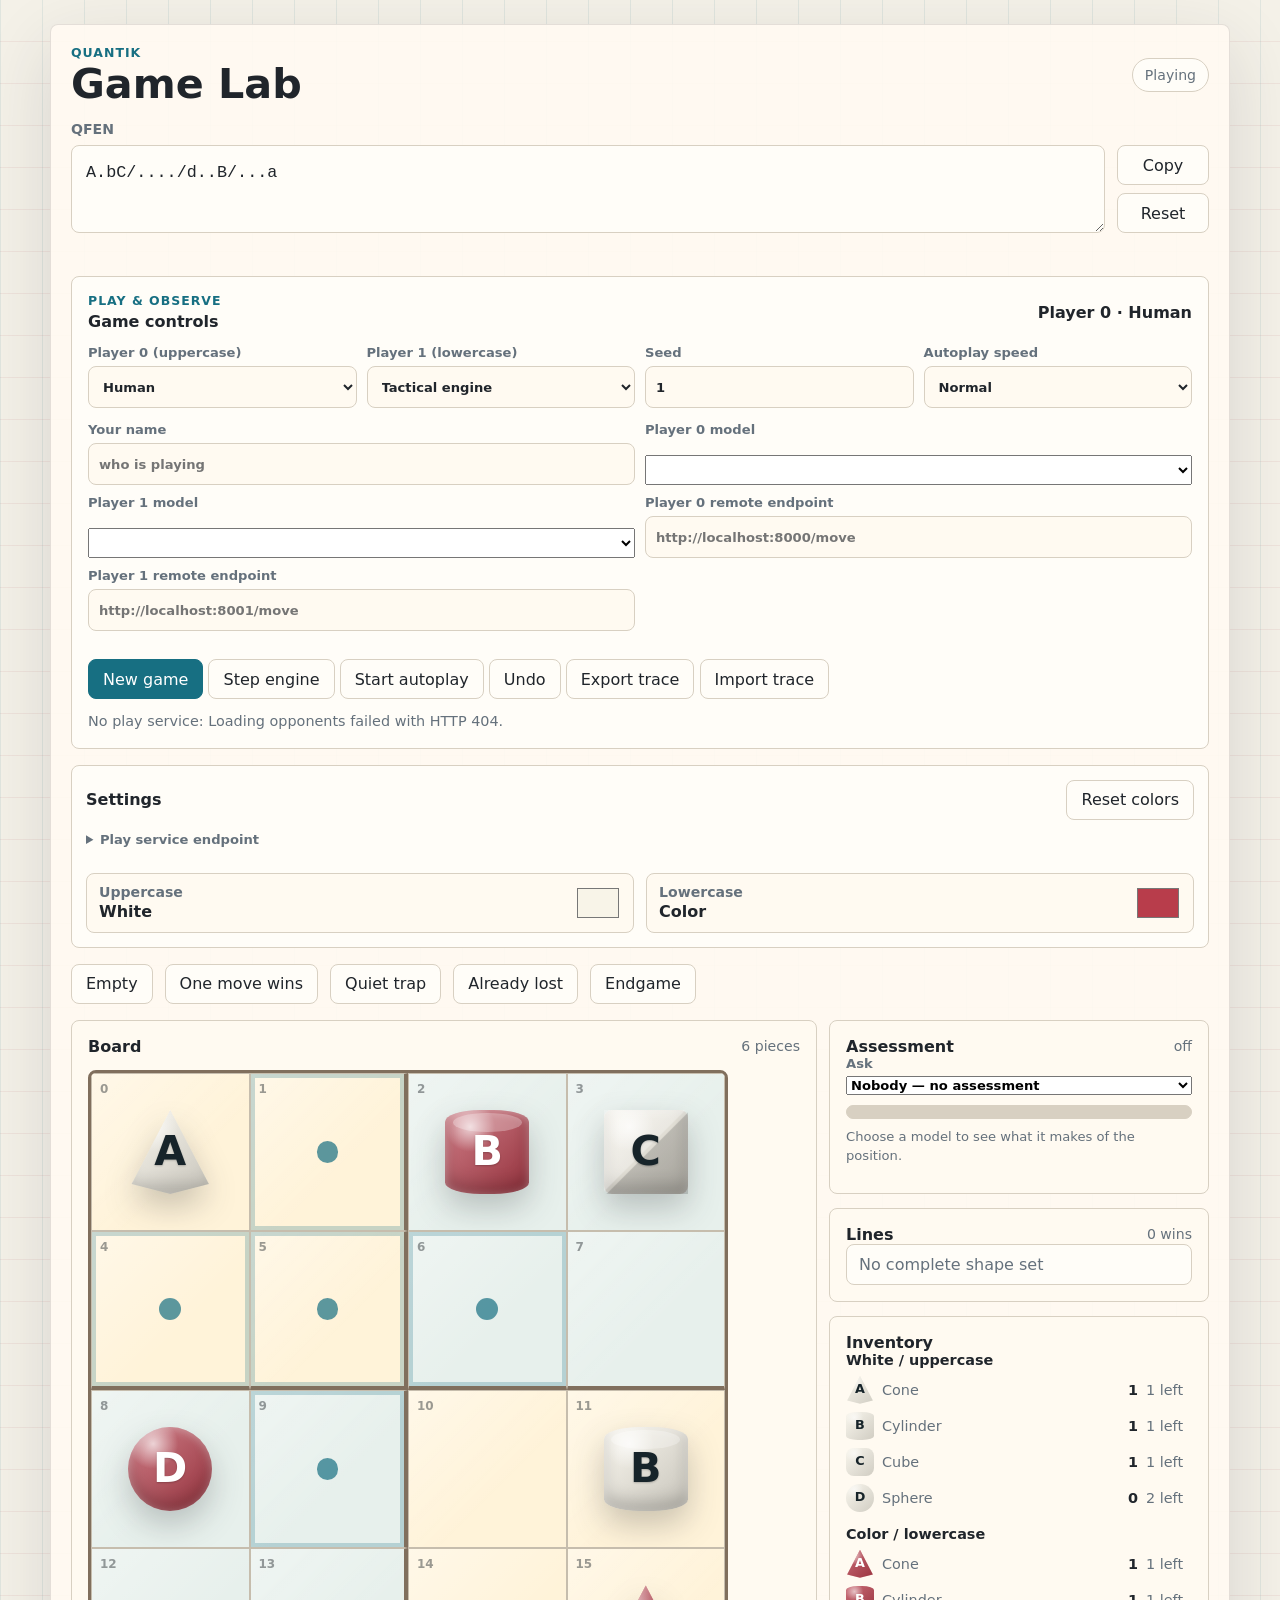
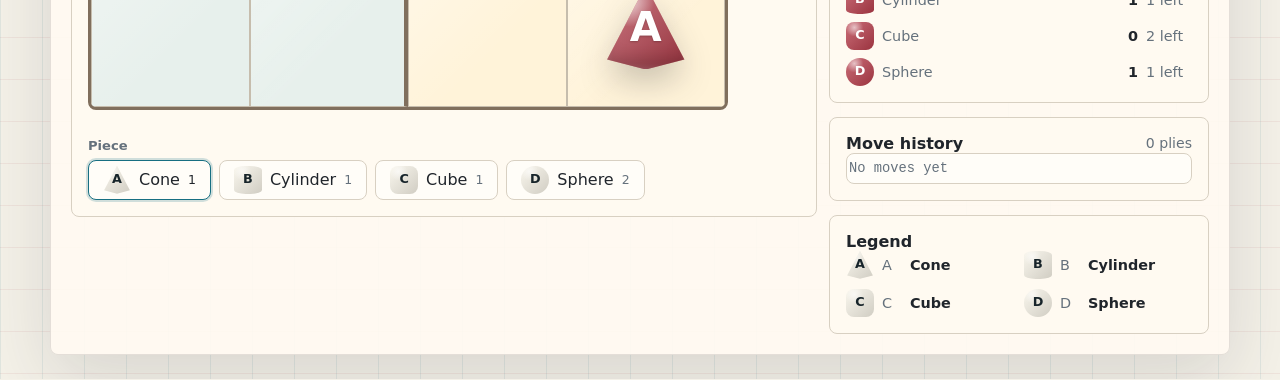
==== src/quantik_models/play/app/index.html @ be0a1066 "Serve the vendored visualizer app from the installed package DEFAULT_STATIC now points at quantik_mo" ====
<!doctype html>
<html lang="en">
  <head>
    <meta charset="utf-8">
    <meta name="viewport" content="width=device-width, initial-scale=1">
    <title>Quantik QFEN Visualizer</title>
    <link rel="stylesheet" href="src/styles.css">
  </head>
  <body>
    <main class="app-shell">
      <section class="workspace" aria-labelledby="app-title">
        <div class="masthead">
          <div>
            <p class="eyebrow">Quantik</p>
            <h1 id="app-title">Game Lab</h1>
          </div>
          <output id="status-pill" class="status-pill" aria-live="polite">Ready</output>
        </div>

        <form class="qfen-panel" id="qfen-form">
          <label for="qfen-input">QFEN</label>
          <div class="input-row">
            <textarea
              id="qfen-input"
              name="qfen"
              rows="2"
              spellcheck="false"
              autocomplete="off"
            >A.bC/..../d..B/...a</textarea>
            <div class="button-stack" aria-label="QFEN actions">
              <button type="button" id="copy-button">Copy</button>
              <button type="button" id="reset-button">Reset</button>
            </div>
          </div>
          <p id="error-message" class="error-message" role="alert"></p>
        </form>

        <section class="game-panel" aria-labelledby="game-heading">
          <div class="section-heading">
            <div>
              <p class="eyebrow">Play &amp; observe</p>
              <h2 id="game-heading">Game controls</h2>
            </div>
            <strong id="turn-label">Player 0 to move</strong>
          </div>
          <div class="player-controls">
            <label>Player 0 (uppercase)
              <select id="player-0-controller">
                <option value="human">Human</option>
                <option value="random">Random engine</option>
                <option value="tactical">Tactical engine</option>
                <option value="service">Trained model</option>
                <option value="remote">Remote engine</option>
              </select>
            </label>
            <label>Player 1 (lowercase)
              <select id="player-1-controller">
                <option value="tactical">Tactical engine</option>
                <option value="human">Human</option>
                <option value="random">Random engine</option>
                <option value="service">Trained model</option>
                <option value="remote">Remote engine</option>
              </select>
            </label>
            <label>Seed
              <input id="seed-input" type="number" value="1" step="1">
            </label>
            <label>Autoplay speed
              <select id="speed-select">
                <option value="1200">Slow</option>
                <option value="500" selected>Normal</option>
                <option value="120">Fast</option>
              </select>
            </label>
          </div>
          <div class="remote-controls">
            <label class="remote-control" for="player-name">Your name
              <input id="player-name" type="text" maxlength="40" placeholder="who is playing"
                     autocomplete="nickname">
            </label>
            <label class="remote-control" for="opponent-0">Player 0 model
              <select id="opponent-0"></select>
            </label>
            <label class="remote-control" for="opponent-1">Player 1 model
              <select id="opponent-1"></select>
            </label>
            <label class="remote-control" for="remote-endpoint-0">Player 0 remote endpoint
              <input id="remote-endpoint-0" type="url" placeholder="http://localhost:8000/move">
            </label>
            <label class="remote-control" for="remote-endpoint-1">Player 1 remote endpoint
              <input id="remote-endpoint-1" type="url" placeholder="http://localhost:8001/move">
            </label>
          </div>
          <div class="game-actions">
            <button type="button" id="new-game-button" class="primary-button">New game</button>
            <button type="button" id="step-button">Step engine</button>
            <button type="button" id="autoplay-button">Start autoplay</button>
            <button type="button" id="undo-button">Undo</button>
            <button type="button" id="export-button">Export trace</button>
            <button type="button" id="import-button">Import trace</button>
            <input id="import-file" type="file" accept="application/json,.json" hidden>
          </div>
          <p id="game-message" class="game-message" aria-live="polite"></p>
        </section>

        <section class="settings-panel" id="settings-panel" aria-labelledby="settings-heading">
          <div class="section-heading">
            <h2 id="settings-heading">Settings</h2>
            <button type="button" id="reset-colors-button">Reset colors</button>
          </div>
          <details class="endpoint-override">
            <summary>Play service endpoint</summary>
            <p class="endpoint-note">
              The app talks to the service it was served from. Set this only when
              the page came from somewhere else — opened from a file, or served
              separately from the API.
            </p>
            <label class="endpoint-control" for="service-base">Override
              <input id="service-base" type="url" placeholder="same origin as this page"
                     autocomplete="off" spellcheck="false">
            </label>
          </details>

          <div class="settings-grid">
            <label class="color-control" for="uppercase-color">
              <span>Uppercase</span>
              <strong>White</strong>
              <input id="uppercase-color" type="color" value="#f8f4e8">
            </label>
            <label class="color-control" for="lowercase-color">
              <span>Lowercase</span>
              <strong>Color</strong>
              <input id="lowercase-color" type="color" value="#b83d4b">
            </label>
          </div>
        </section>

        <div class="example-strip" id="examples" aria-label="Example QFEN positions"></div>

        <div class="content-grid">
          <section class="board-panel" aria-labelledby="board-heading">
            <div class="section-heading">
              <h2 id="board-heading">Board</h2>
              <span id="piece-count" class="quiet-stat">0 pieces</span>
            </div>
            <div id="board-grid" class="board-grid" aria-label="Quantik board"></div>
            <div class="piece-tray">
              <span class="control-label">Piece</span>
              <div id="shape-picker" class="shape-picker" aria-label="Choose a piece shape"></div>
            </div>
          </section>

          <aside class="side-panel" aria-label="Board analysis">
            <section aria-labelledby="assessment-heading">
              <div class="section-heading">
                <h2 id="assessment-heading">Assessment</h2>
                <span id="assessment-source" class="quiet-stat">off</span>
              </div>
              <label class="assessment-control" for="analysis-opponent">Ask
                <select id="analysis-opponent">
                  <option value="">Nobody — no assessment</option>
                </select>
              </label>
              <div id="evaluation-bar" class="evaluation-bar" role="img"
                   aria-label="Estimated chance each player wins">
                <div id="evaluation-fill" class="evaluation-fill"></div>
              </div>
              <p id="evaluation-caption" class="evaluation-caption">
                Choose a model to see what it makes of the position.
              </p>
              <ol id="top-moves" class="top-moves"></ol>
            </section>

            <section aria-labelledby="lines-heading">
              <div class="section-heading">
                <h2 id="lines-heading">Lines</h2>
                <span id="win-count" class="quiet-stat">0 wins</span>
              </div>
              <ul id="win-list" class="win-list"></ul>
            </section>

            <section aria-labelledby="inventory-heading">
              <div class="section-heading">
                <h2 id="inventory-heading">Inventory</h2>
              </div>
              <div id="inventory" class="inventory-grid"></div>
            </section>

            <section aria-labelledby="history-heading">
              <div class="section-heading">
                <h2 id="history-heading">Move history</h2>
                <span id="ply-count" class="quiet-stat">0 plies</span>
              </div>
              <ol id="move-history" class="move-history"></ol>
            </section>

            <section aria-labelledby="legend-heading">
              <div class="section-heading">
                <h2 id="legend-heading">Legend</h2>
              </div>
              <div id="legend" class="legend-grid"></div>
            </section>
          </aside>
        </div>
      </section>
    </main>

    <script src="src/qfen.js"></script>
    <script src="src/settings.js"></script>
    <script src="src/game.js"></script>
    <script src="src/engines.js"></script>
    <script src="src/play.js"></script>
    <script src="src/examples.js"></script>
    <script src="src/trace.js"></script>
    <script src="src/app.js"></script>
  </body>
</html>
---- src/quantik_models/play/app/src/styles.css ----
:root {
  color-scheme: light;
  --bg: #f4f1e8;
  --ink: #20252b;
  --muted: #65717c;
  --line: #d8d0c2;
  --panel: #fffaf1;
  --panel-strong: #fff3d9;
  --player-0: #176f82;
  --player-1: #a33c44;
  --uppercase-piece: #f8f4e8;
  --uppercase-piece-text: #17242a;
  --lowercase-piece: #b83d4b;
  --lowercase-piece-text: #ffffff;
  --accent: #c79018;
  --accent-soft: #ffe4a3;
  --region-line: #806f5d;
  --focus: #276ef1;
  --shadow: 0 22px 70px rgb(39 46 55 / 14%);
  font-family:
    Inter, ui-sans-serif, system-ui, -apple-system, BlinkMacSystemFont, "Segoe UI",
    sans-serif;
}

* {
  box-sizing: border-box;
}

body {
  min-width: 320px;
  min-height: 100vh;
  margin: 0;
  color: var(--ink);
  background:
    linear-gradient(90deg, rgb(23 111 130 / 9%) 1px, transparent 1px),
    linear-gradient(0deg, rgb(163 60 68 / 8%) 1px, transparent 1px),
    var(--bg);
  background-size: 42px 42px;
}

button,
input,
select,
textarea {
  font: inherit;
}

button {
  min-height: 40px;
  border: 1px solid var(--line);
  border-radius: 8px;
  padding: 0 14px;
  color: var(--ink);
  background: #fffdf8;
  cursor: pointer;
  transition:
    border-color 150ms ease,
    box-shadow 150ms ease,
    transform 150ms ease;
}

button:hover {
  border-color: #9a8e7b;
  box-shadow: 0 8px 20px rgb(32 37 43 / 10%);
  transform: translateY(-1px);
}

button:focus-visible,
input:focus-visible,
select:focus-visible,
textarea:focus-visible {
  outline: 3px solid rgb(39 110 241 / 30%);
  outline-offset: 2px;
}

.app-shell {
  width: min(1180px, calc(100vw - 28px));
  margin: 0 auto;
  padding: 24px 0;
}

.workspace {
  display: grid;
  gap: 16px;
  padding: 20px;
  border: 1px solid rgb(32 37 43 / 12%);
  border-radius: 8px;
  background: rgb(255 250 241 / 92%);
  box-shadow: var(--shadow);
}

.masthead,
.section-heading,
.input-row,
.example-strip,
.content-grid {
  display: flex;
  gap: 12px;
}

.masthead,
.section-heading {
  align-items: center;
  justify-content: space-between;
}

.eyebrow {
  margin: 0 0 4px;
  color: var(--player-0);
  font-size: 0.78rem;
  font-weight: 800;
  letter-spacing: 0.08em;
  text-transform: uppercase;
}

h1,
h2,
h3,
p {
  margin: 0;
}

h1 {
  font-size: clamp(1.75rem, 1.3rem + 1.6vw, 3rem);
  line-height: 1;
  letter-spacing: 0;
}

h2 {
  font-size: 1rem;
}

h3 {
  font-size: 0.9rem;
}

.status-pill,
.quiet-stat {
  flex: 0 0 auto;
  color: var(--muted);
  font-size: 0.88rem;
}

.status-pill {
  border: 1px solid var(--line);
  border-radius: 999px;
  padding: 8px 12px;
  background: #fffdf8;
}

.status-pill[data-state="valid"] {
  color: var(--player-0);
  border-color: rgb(23 111 130 / 35%);
}

.status-pill[data-state="invalid"] {
  color: var(--player-1);
  border-color: rgb(163 60 68 / 40%);
}

.qfen-panel {
  display: grid;
  gap: 8px;
}

.qfen-panel label,
.color-control span {
  color: var(--muted);
  font-size: 0.88rem;
  font-weight: 700;
}

.input-row {
  align-items: stretch;
}

textarea {
  width: 100%;
  min-height: 72px;
  resize: vertical;
  border: 1px solid var(--line);
  border-radius: 8px;
  padding: 14px;
  color: var(--ink);
  background: #fffdf8;
  font-family:
    "SFMono-Regular", Consolas, "Liberation Mono", Menlo, monospace;
  font-size: 1.05rem;
  line-height: 1.5;
}

textarea[aria-invalid="true"] {
  border-color: var(--player-1);
}

.button-stack {
  display: grid;
  grid-template-rows: repeat(2, 1fr);
  gap: 8px;
  min-width: 92px;
}

.error-message {
  min-height: 1.3em;
  color: var(--player-1);
  font-size: 0.9rem;
}

.settings-panel {
  display: grid;
  gap: 12px;
  border: 1px solid var(--line);
  border-radius: 8px;
  padding: 14px;
  background: #fffdf8;
}

.game-panel {
  display: grid;
  gap: 14px;
  border: 1px solid var(--line);
  border-radius: 8px;
  padding: 16px;
  background: #fffdf8;
}

.player-controls {
  display: grid;
  grid-template-columns: repeat(4, minmax(140px, 1fr));
  gap: 10px;
}

.player-controls label,
.remote-control {
  display: grid;
  gap: 6px;
  color: var(--muted);
  font-size: 0.82rem;
  font-weight: 700;
}

.remote-controls {
  display: grid;
  grid-template-columns: repeat(2, minmax(0, 1fr));
  gap: 10px;
}

.player-controls select,
.player-controls input,
.remote-control input {
  min-width: 0;
  height: 42px;
  border: 1px solid var(--line);
  border-radius: 8px;
  padding: 0 10px;
  color: var(--ink);
  background: var(--panel);
}

.game-actions,
.piece-tray {
  margin-top: 14px;
}

.shape-picker {
  display: flex;
  flex-wrap: wrap;
  gap: 8px;
}

/* The count of that shape the side to move still holds. Two per shape per
   player, so "0 left" is the difference between a shape you may not want
   and one you cannot have. */
.shape-remaining {
  color: var(--muted);
  font-size: 0.78rem;
  font-variant-numeric: tabular-nums;
}

.shape-button[data-selected="true"] .shape-remaining {
  color: inherit;
}

.primary-button {
  color: #fff;
  border-color: var(--player-0);
  background: var(--player-0);
}

.control-label {
  display: block;
  margin-bottom: 7px;
  color: var(--muted);
  font-size: 0.82rem;
  font-weight: 700;
}

.shape-button {
  display: inline-flex;
  align-items: center;
  gap: 8px;
}

.shape-button[data-selected="true"] {
  border-color: var(--player-0);
  box-shadow: 0 0 0 2px rgb(23 111 130 / 20%);
}

.game-message {
  min-height: 1.3em;
  color: var(--muted);
  font-size: 0.9rem;
}

.settings-grid {
  display: grid;
  grid-template-columns: repeat(2, minmax(180px, 1fr));
  gap: 12px;
}

.color-control {
  display: grid;
  grid-template-columns: minmax(0, 1fr) auto;
  grid-template-areas:
    "case picker"
    "name picker";
  align-items: center;
  gap: 2px 12px;
  min-width: 0;
  border: 1px solid var(--line);
  border-radius: 8px;
  padding: 10px 12px;
  background: var(--panel);
}

.color-control span {
  grid-area: case;
}

.color-control strong {
  grid-area: name;
  min-width: 0;
  overflow-wrap: anywhere;
}

.color-control input {
  grid-area: picker;
  width: 46px;
  height: 38px;
  border: 0;
  padding: 0;
  background: transparent;
  cursor: pointer;
}

.example-strip {
  flex-wrap: wrap;
}

.example-strip button {
  min-width: 72px;
}

.content-grid {
  align-items: start;
}

.board-panel,
.side-panel {
  display: grid;
  gap: 14px;
}

.board-panel {
  flex: 1 1 620px;
  min-width: 0;
}

.side-panel {
  flex: 0 1 380px;
  min-width: 290px;
}

.side-panel > section,
.board-panel {
  border: 1px solid var(--line);
  border-radius: 8px;
  padding: 16px;
  background: var(--panel);
}

.board-grid {
  display: grid;
  grid-template-columns: repeat(4, minmax(62px, 1fr));
  width: min(100%, 640px);
  overflow: hidden;
  border: 3px solid var(--region-line);
  border-radius: 8px;
  background: var(--region-line);
}

.board-cell {
  position: relative;
  display: grid;
  place-items: center;
  aspect-ratio: 1;
  overflow: hidden;
  border: 1px solid #c6bdad;
  background:
    linear-gradient(135deg, rgb(255 255 255 / 40%), transparent 60%),
    var(--panel-strong);
  min-height: 0;
  border-radius: 0;
  padding: 0;
  cursor: default;
}

.board-cell:hover {
  border-color: #c6bdad;
  box-shadow: none;
  transform: none;
}

.board-cell.is-legal {
  cursor: pointer;
  box-shadow: inset 0 0 0 4px rgb(23 111 130 / 24%);
}

.board-cell.is-legal::after {
  position: absolute;
  width: 14%;
  aspect-ratio: 1;
  border-radius: 999px;
  background: var(--player-0);
  opacity: 0.7;
  content: "";
}

.board-cell.is-legal:hover {
  background: #dcece5;
  box-shadow: inset 0 0 0 5px rgb(23 111 130 / 36%);
}

.board-cell.region-right {
  border-right: 4px solid var(--region-line);
}

.board-cell.region-bottom {
  border-bottom: 4px solid var(--region-line);
}

.board-cell[data-zone="1"],
.board-cell[data-zone="2"] {
  background:
    linear-gradient(135deg, rgb(255 255 255 / 34%), transparent 60%),
    #e7f0ec;
}

.board-cell.is-winning {
  border-color: var(--accent);
  box-shadow: inset 0 0 0 4px var(--accent-soft);
}

.coordinate {
  position: absolute;
  top: 8px;
  left: 8px;
  color: rgb(32 37 43 / 45%);
  font-size: 0.75rem;
  font-weight: 800;
}

.piece,
.mini-piece,
.piece-face {
  display: grid;
  place-items: center;
}

.piece,
.mini-piece {
  --piece-color: var(--uppercase-piece);
  --piece-text: var(--uppercase-piece-text);
  color: #fff;
  font-weight: 900;
  line-height: 1;
  text-transform: uppercase;
}

.piece {
  position: relative;
  width: 54%;
  max-width: 84px;
  aspect-ratio: 1;
  font-size: clamp(1.35rem, 0.9rem + 2.1vw, 2.6rem);
  color: var(--piece-text);
  filter: drop-shadow(0 14px 16px rgb(32 37 43 / 24%));
  pointer-events: none;
}

.piece-face {
  position: absolute;
  inset: 0;
  background:
    radial-gradient(circle at 30% 20%, rgb(255 255 255 / 70%), transparent 28%),
    linear-gradient(135deg, rgb(255 255 255 / 34%), rgb(0 0 0 / 20%)),
    var(--piece-color);
  box-shadow:
    inset 0 2px 10px rgb(255 255 255 / 35%),
    inset 0 -10px 16px rgb(0 0 0 / 18%);
}

.piece-label {
  position: relative;
  z-index: 1;
  text-shadow: 0 1px 2px rgb(0 0 0 / 22%);
}

.mini-piece {
  width: 28px;
  height: 28px;
  flex: 0 0 auto;
  color: var(--piece-text);
  font-size: 0.8rem;
  background:
    radial-gradient(circle at 30% 20%, rgb(255 255 255 / 62%), transparent 30%),
    linear-gradient(135deg, rgb(255 255 255 / 25%), rgb(0 0 0 / 16%)),
    var(--piece-color);
}

.piece[data-player="0"],
.mini-piece[data-player="0"] {
  --piece-color: var(--uppercase-piece);
  --piece-text: var(--uppercase-piece-text);
}

.piece[data-player="1"],
.mini-piece[data-player="1"] {
  --piece-color: var(--lowercase-piece);
  --piece-text: var(--lowercase-piece-text);
}

.piece-cone .piece-face {
  clip-path: polygon(50% 0, 96% 88%, 50% 100%, 4% 88%);
}

.mini-piece.piece-cone {
  clip-path: polygon(50% 0, 96% 88%, 50% 100%, 4% 88%);
}

.piece-cylinder .piece-face,
.mini-piece.piece-cylinder {
  border-radius: 42% / 14%;
}

.piece-cylinder .piece-face::before {
  position: absolute;
  top: 4%;
  left: 9%;
  width: 82%;
  height: 22%;
  border-radius: 50%;
  background: rgb(255 255 255 / 28%);
  content: "";
}

.piece-cube .piece-face,
.mini-piece.piece-cube {
  border-radius: 8px;
}

.piece-cube .piece-face::before {
  position: absolute;
  inset: 0;
  background:
    linear-gradient(135deg, rgb(255 255 255 / 28%) 0 48%, transparent 49%),
    linear-gradient(315deg, rgb(0 0 0 / 16%) 0 48%, transparent 49%);
  content: "";
}

.piece-sphere .piece-face,
.mini-piece.piece-sphere {
  border-radius: 999px;
}

.win-list {
  display: grid;
  gap: 8px;
  margin: 0;
  padding: 0;
  list-style: none;
}

.win-list li,
.empty-state {
  border: 1px solid var(--line);
  border-radius: 8px;
  padding: 10px 12px;
  background: #fffdf8;
}

.win-list li:not(.empty-state) {
  border-color: rgb(199 144 24 / 45%);
  background: #fff4d5;
  color: #6e4a00;
  font-weight: 800;
}

.empty-state {
  color: var(--muted);
}

.inventory-grid {
  display: grid;
  gap: 14px;
}

.inventory-player {
  display: grid;
  gap: 8px;
}

.inventory-row,
.legend-item {
  display: grid;
  align-items: center;
  gap: 8px;
  min-width: 0;
}

.inventory-row {
  grid-template-columns: 28px minmax(68px, 1fr) 28px minmax(46px, auto);
  color: var(--muted);
  font-size: 0.9rem;
}

.inventory-row strong {
  color: var(--ink);
  text-align: right;
}

.inventory-row.is-overused {
  color: var(--player-1);
}

.legend-grid {
  display: grid;
  grid-template-columns: repeat(2, minmax(0, 1fr));
  gap: 10px;
}

.legend-item {
  grid-template-columns: 28px 20px minmax(0, 1fr);
  color: var(--muted);
  font-size: 0.9rem;
}

.legend-item strong {
  min-width: 0;
  overflow-wrap: anywhere;
  color: var(--ink);
}

.move-history {
  display: grid;
  max-height: 240px;
  gap: 6px;
  overflow: auto;
  margin: 0;
  padding: 0;
  list-style: none;
}

.move-history li {
  display: flex;
  align-items: center;
  justify-content: space-between;
  gap: 10px;
  border-bottom: 1px solid var(--line);
  padding: 7px 2px;
  font-family: "SFMono-Regular", Consolas, monospace;
  font-size: 0.86rem;
}

.move-history small {
  color: var(--muted);
  font-family: inherit;
}

@media (max-width: 850px) {
  .content-grid,
  .input-row {
    flex-direction: column;
  }

  /* One column means the board scrolls out of reach of anything below it.
     Sticking the tray to the bottom of the viewport keeps both halves of a
     move — pick a shape, tap a cell — on screen at once. `sticky` rather
     than `fixed` so it stops at the end of the board panel instead of
     hovering over the controls for the rest of the page. */
  .piece-tray {
    position: sticky;
    bottom: 0;
    z-index: 5;
    margin: 14px -12px -12px;
    padding: 10px 12px calc(10px + env(safe-area-inset-bottom, 0px));
    border-top: 1px solid var(--line);
    background: var(--panel);
  }

  .piece-tray .control-label {
    margin-bottom: 5px;
  }

  .shape-picker {
    display: grid;
    grid-template-columns: repeat(4, minmax(0, 1fr));
  }

  .shape-button {
    justify-content: center;
    min-height: 44px;
    gap: 6px;
  }

  /* The word "Cone" is not what a thumb aims at; the shape is. */
  .shape-button .shape-label {
    display: none;
  }

  .board-panel {
    flex: none;
    width: 100%;
  }

  .button-stack {
    grid-template-columns: repeat(2, minmax(0, 1fr));
    grid-template-rows: none;
    min-width: 0;
  }

  .side-panel {
    width: 100%;
  }

  .settings-grid {
    grid-template-columns: 1fr;
  }

  .player-controls {
    grid-template-columns: repeat(2, minmax(0, 1fr));
  }
}

@media (max-width: 520px) {
  .app-shell {
    width: min(100vw - 16px, 1180px);
    padding: 8px 0;
  }

  .workspace,
  .side-panel > section,
  .board-panel {
    padding: 12px;
  }

  .masthead {
    align-items: flex-start;
    flex-direction: column;
  }

  .board-grid {
    grid-template-columns: repeat(4, minmax(0, 1fr));
  }

  .coordinate {
    top: 5px;
    left: 5px;
    font-size: 0.68rem;
  }

  .piece {
    width: 58%;
    font-size: 1.25rem;
  }

  .legend-grid {
    grid-template-columns: 1fr;
  }

  .player-controls {
    grid-template-columns: 1fr;
  }

  .remote-controls {
    grid-template-columns: 1fr;
  }
}


/* --- assessment ------------------------------------------------------ */

.assessment-control {
  display: block;
  margin-bottom: 10px;
  color: var(--muted);
  font-size: 0.82rem;
  font-weight: 700;
}

.assessment-control select {
  display: block;
  width: 100%;
  margin-top: 5px;
}

/* Player 0 fills from the left, player 1 owns the remainder, so the bar
   reads the way the board does rather than needing a legend. */
.evaluation-bar {
  overflow: hidden;
  height: 14px;
  border: 1px solid var(--line);
  border-radius: 999px;
  background: var(--player-1);
}

.evaluation-fill {
  width: 50%;
  height: 100%;
  background: var(--player-0);
  transition: width 220ms ease;
}

/* No opinion is drawn as a flat grey bar, not as a level contest: a
   50/50 split in the players' own colours is a claim, and "nobody asked"
   is not that claim. */
.evaluation-bar[data-known="false"] {
  background: var(--line);
}

.evaluation-bar[data-known="false"] .evaluation-fill {
  background: var(--line);
}

@media (prefers-reduced-motion: reduce) {
  .evaluation-fill {
    transition: none;
  }
}

.evaluation-caption {
  margin: 8px 0 0;
  color: var(--muted);
  font-size: 0.82rem;
  line-height: 1.45;
}

.top-moves {
  margin: 12px 0 0;
  padding: 0;
  list-style: none;
  display: grid;
  gap: 6px;
}

.top-moves li {
  display: grid;
  grid-template-columns: auto 1fr auto;
  align-items: center;
  gap: 8px;
  font-size: 0.88rem;
}

.top-move-prior {
  color: var(--muted);
  font-variant-numeric: tabular-nums;
}

.endpoint-override {
  margin-bottom: 14px;
}

.endpoint-override summary {
  cursor: pointer;
  color: var(--muted);
  font-size: 0.82rem;
  font-weight: 700;
}

.endpoint-note {
  margin: 8px 0;
  color: var(--muted);
  font-size: 0.8rem;
  line-height: 1.45;
}

.endpoint-control {
  display: block;
  color: var(--muted);
  font-size: 0.82rem;
  font-weight: 700;
}

.endpoint-control input {
  display: block;
  width: 100%;
  margin-top: 5px;
}
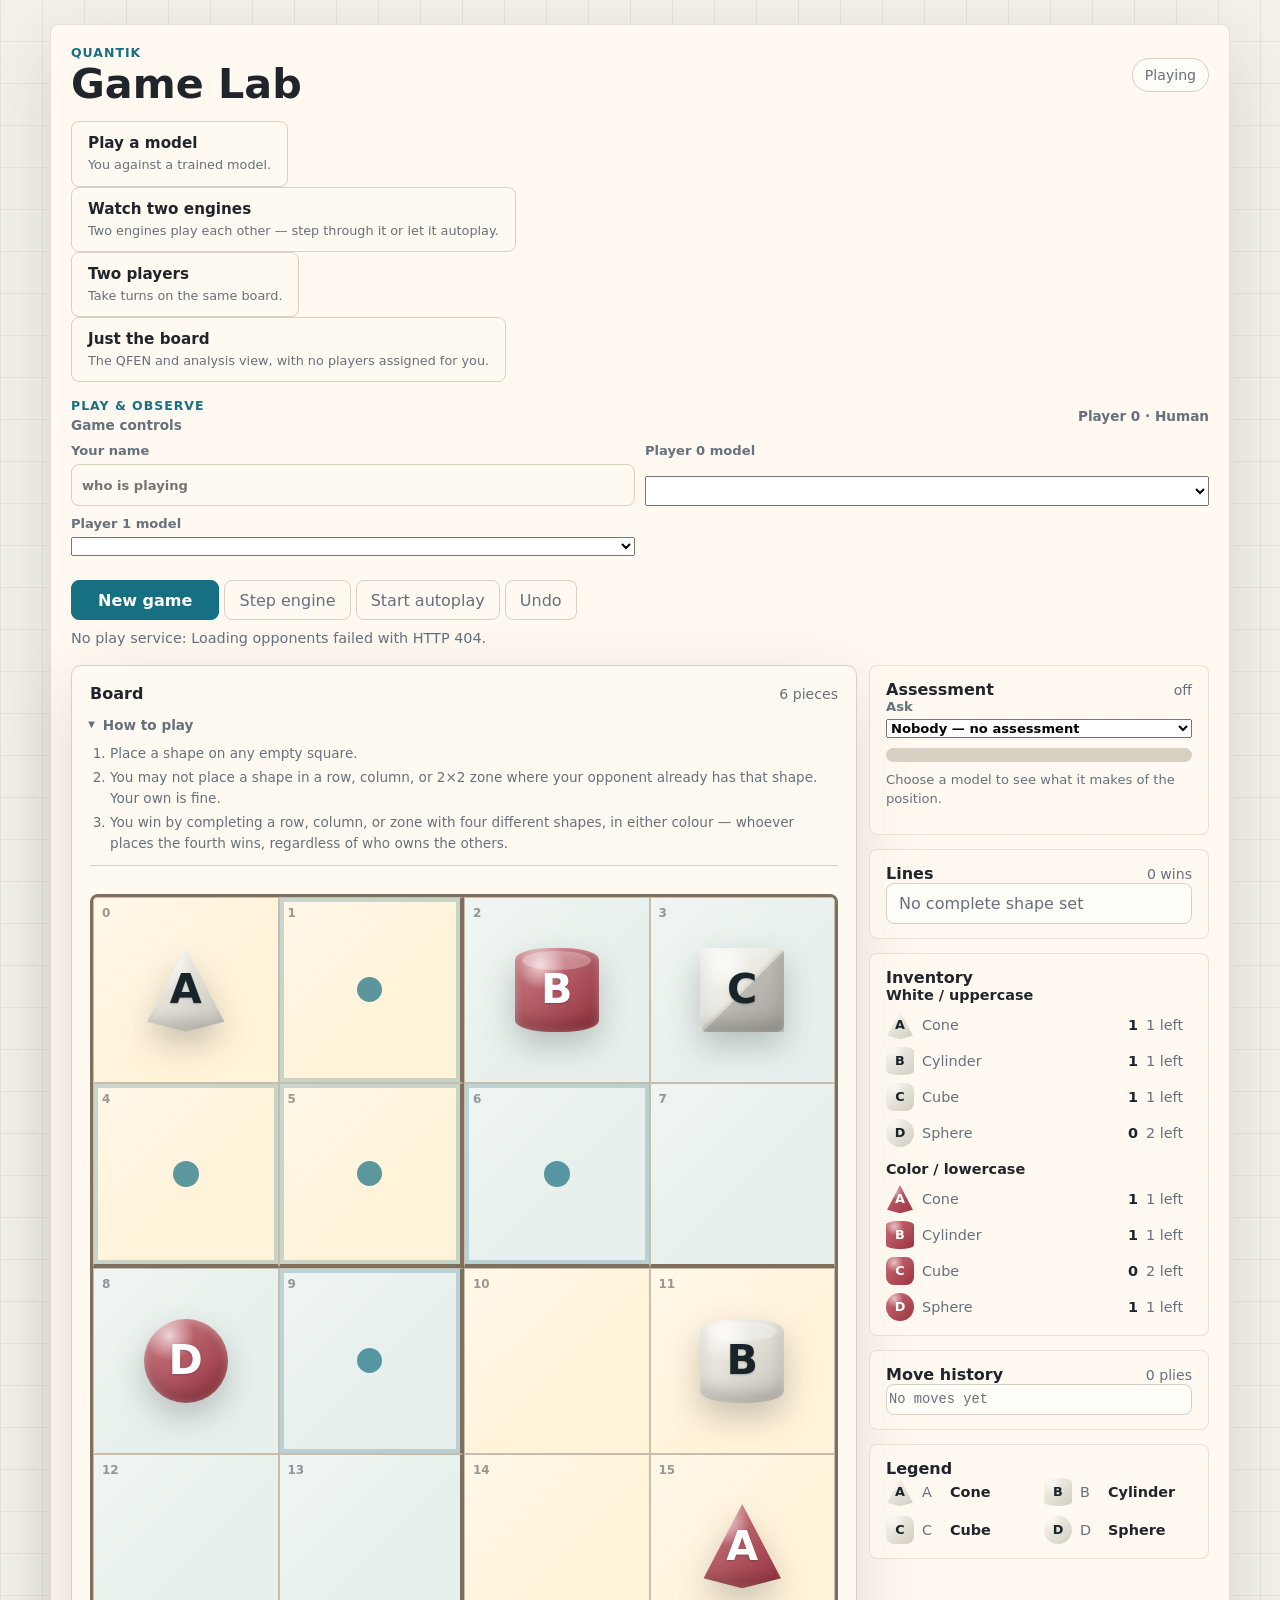
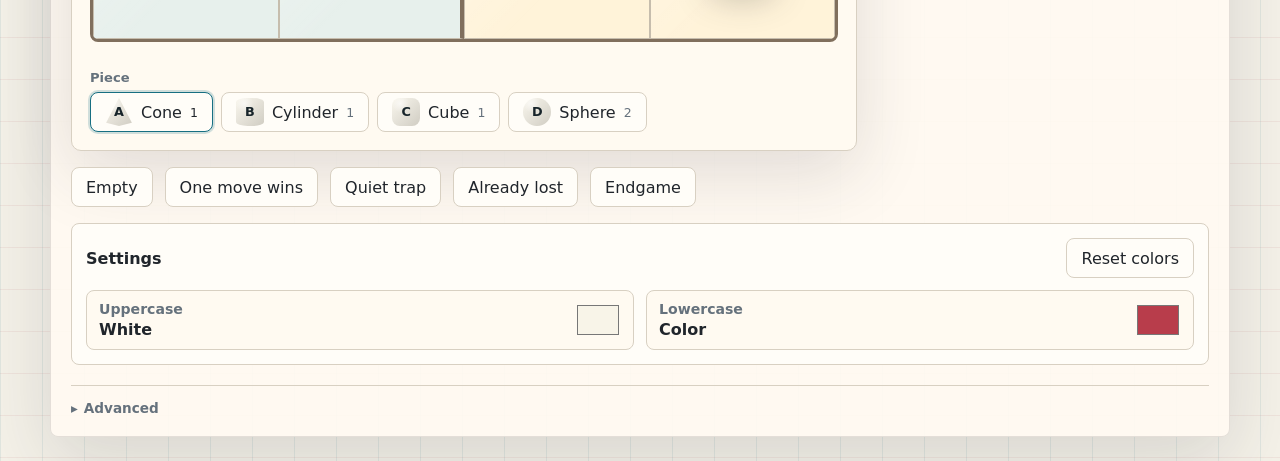
==== commit a6bd1b9d: "Re-sync the vendored app: QW-030 V1-V5 Pulls in the lab drawer, mode chooser, how-to-play explainer," ====
--- a/src/quantik_models/play/app/index.html
+++ b/src/quantik_models/play/app/index.html
@@ -17,23 +17,7 @@
           <output id="status-pill" class="status-pill" aria-live="polite">Ready</output>
         </div>
 
-        <form class="qfen-panel" id="qfen-form">
-          <label for="qfen-input">QFEN</label>
-          <div class="input-row">
-            <textarea
-              id="qfen-input"
-              name="qfen"
-              rows="2"
-              spellcheck="false"
-              autocomplete="off"
-            >A.bC/..../d..B/...a</textarea>
-            <div class="button-stack" aria-label="QFEN actions">
-              <button type="button" id="copy-button">Copy</button>
-              <button type="button" id="reset-button">Reset</button>
-            </div>
-          </div>
-          <p id="error-message" class="error-message" role="alert"></p>
-        </form>
+        <div class="mode-chooser" id="mode-chooser" role="group" aria-label="Choose how to play"></div>
 
         <section class="game-panel" aria-labelledby="game-heading">
           <div class="section-heading">
@@ -43,36 +27,6 @@
             </div>
             <strong id="turn-label">Player 0 to move</strong>
           </div>
-          <div class="player-controls">
-            <label>Player 0 (uppercase)
-              <select id="player-0-controller">
-                <option value="human">Human</option>
-                <option value="random">Random engine</option>
-                <option value="tactical">Tactical engine</option>
-                <option value="service">Trained model</option>
-                <option value="remote">Remote engine</option>
-              </select>
-            </label>
-            <label>Player 1 (lowercase)
-              <select id="player-1-controller">
-                <option value="tactical">Tactical engine</option>
-                <option value="human">Human</option>
-                <option value="random">Random engine</option>
-                <option value="service">Trained model</option>
-                <option value="remote">Remote engine</option>
-              </select>
-            </label>
-            <label>Seed
-              <input id="seed-input" type="number" value="1" step="1">
-            </label>
-            <label>Autoplay speed
-              <select id="speed-select">
-                <option value="1200">Slow</option>
-                <option value="500" selected>Normal</option>
-                <option value="120">Fast</option>
-              </select>
-            </label>
-          </div>
           <div class="remote-controls">
             <label class="remote-control" for="player-name">Your name
               <input id="player-name" type="text" maxlength="40" placeholder="who is playing"
@@ -83,12 +37,6 @@
             </label>
             <label class="remote-control" for="opponent-1">Player 1 model
               <select id="opponent-1"></select>
-            </label>
-            <label class="remote-control" for="remote-endpoint-0">Player 0 remote endpoint
-              <input id="remote-endpoint-0" type="url" placeholder="http://localhost:8000/move">
-            </label>
-            <label class="remote-control" for="remote-endpoint-1">Player 1 remote endpoint
-              <input id="remote-endpoint-1" type="url" placeholder="http://localhost:8001/move">
             </label>
           </div>
           <div class="game-actions">
@@ -96,9 +44,6 @@
             <button type="button" id="step-button">Step engine</button>
             <button type="button" id="autoplay-button">Start autoplay</button>
             <button type="button" id="undo-button">Undo</button>
-            <button type="button" id="export-button">Export trace</button>
-            <button type="button" id="import-button">Import trace</button>
-            <input id="import-file" type="file" accept="application/json,.json" hidden>
           </div>
           <p id="game-message" class="game-message" aria-live="polite"></p>
         </section>
@@ -108,18 +53,6 @@
             <h2 id="settings-heading">Settings</h2>
             <button type="button" id="reset-colors-button">Reset colors</button>
           </div>
-          <details class="endpoint-override">
-            <summary>Play service endpoint</summary>
-            <p class="endpoint-note">
-              The app talks to the service it was served from. Set this only when
-              the page came from somewhere else — opened from a file, or served
-              separately from the API.
-            </p>
-            <label class="endpoint-control" for="service-base">Override
-              <input id="service-base" type="url" placeholder="same origin as this page"
-                     autocomplete="off" spellcheck="false">
-            </label>
-          </details>
 
           <div class="settings-grid">
             <label class="color-control" for="uppercase-color">
@@ -143,6 +76,10 @@
               <h2 id="board-heading">Board</h2>
               <span id="piece-count" class="quiet-stat">0 pieces</span>
             </div>
+            <details class="how-to-play" id="how-to-play">
+              <summary><strong id="how-to-play-summary"></strong></summary>
+              <ol id="how-to-play-points"></ol>
+            </details>
             <div id="board-grid" class="board-grid" aria-label="Quantik board"></div>
             <div class="piece-tray">
               <span class="control-label">Piece</span>
@@ -202,6 +139,88 @@
             </section>
           </aside>
         </div>
+
+        <details class="advanced-drawer" id="advanced-drawer">
+          <summary>Advanced</summary>
+          <div class="advanced-drawer-content">
+            <form class="qfen-panel" id="qfen-form">
+              <label for="qfen-input">QFEN</label>
+              <div class="input-row">
+                <textarea
+                  id="qfen-input"
+                  name="qfen"
+                  rows="2"
+                  spellcheck="false"
+                  autocomplete="off"
+                >A.bC/..../d..B/...a</textarea>
+                <div class="button-stack" aria-label="QFEN actions">
+                  <button type="button" id="copy-button">Copy</button>
+                  <button type="button" id="reset-button">Reset</button>
+                </div>
+              </div>
+              <p id="error-message" class="error-message" role="alert"></p>
+            </form>
+
+            <div class="player-controls">
+              <label>Player 0 (uppercase)
+                <select id="player-0-controller">
+                  <option value="human">Human</option>
+                  <option value="random">Random engine</option>
+                  <option value="tactical">Tactical engine</option>
+                  <option value="service">Trained model</option>
+                  <option value="remote">Remote engine</option>
+                </select>
+              </label>
+              <label>Player 1 (lowercase)
+                <select id="player-1-controller">
+                  <option value="tactical">Tactical engine</option>
+                  <option value="human">Human</option>
+                  <option value="random">Random engine</option>
+                  <option value="service">Trained model</option>
+                  <option value="remote">Remote engine</option>
+                </select>
+              </label>
+              <label>Seed
+                <input id="seed-input" type="number" value="1" step="1">
+              </label>
+              <label>Autoplay speed
+                <select id="speed-select">
+                  <option value="1200">Slow</option>
+                  <option value="500" selected>Normal</option>
+                  <option value="120">Fast</option>
+                </select>
+              </label>
+            </div>
+
+            <div class="remote-controls">
+              <label class="remote-control" for="remote-endpoint-0">Player 0 remote endpoint
+                <input id="remote-endpoint-0" type="url" placeholder="http://localhost:8000/move">
+              </label>
+              <label class="remote-control" for="remote-endpoint-1">Player 1 remote endpoint
+                <input id="remote-endpoint-1" type="url" placeholder="http://localhost:8001/move">
+              </label>
+            </div>
+
+            <details class="endpoint-override">
+              <summary>Play service endpoint</summary>
+              <p class="endpoint-note">
+                The app talks to the service it was served from. Set this only when
+                the page came from somewhere else — opened from a file, or served
+                separately from the API.
+              </p>
+              <label class="endpoint-control" for="service-base">Override
+                <input id="service-base" type="url" placeholder="same origin as this page"
+                       autocomplete="off" spellcheck="false">
+              </label>
+            </details>
+
+            <div class="game-actions">
+              <button type="button" id="export-button">Export trace</button>
+              <button type="button" id="import-button">Import trace</button>
+              <input id="import-file" type="file" accept="application/json,.json" hidden>
+            </div>
+          </div>
+        </details>
       </section>
     </main>
 
@@ -212,6 +231,9 @@
     <script src="src/play.js"></script>
     <script src="src/examples.js"></script>
     <script src="src/trace.js"></script>
+    <script src="src/layout.js"></script>
+    <script src="src/modes.js"></script>
+    <script src="src/rules.js"></script>
     <script src="src/app.js"></script>
   </body>
 </html>
--- a/src/quantik_models/play/app/src/styles.css
+++ b/src/quantik_models/play/app/src/styles.css
@@ -98,6 +98,39 @@
   gap: 12px;
 }
 
+/* The board is the destination, not one panel among several: visually it
+   comes right after the mode chooser and the primary "New game" action,
+   ahead of setup controls and examples that source order would otherwise
+   put first. DOM order (and tab order) is untouched — only paint order
+   moves, via `order` on .workspace's own grid items. */
+.masthead {
+  order: 1;
+}
+
+.mode-chooser {
+  order: 2;
+}
+
+.game-panel {
+  order: 3;
+}
+
+.content-grid {
+  order: 4;
+}
+
+.example-strip {
+  order: 5;
+}
+
+.settings-panel {
+  order: 6;
+}
+
+.advanced-drawer {
+  order: 7;
+}
+
 .masthead,
 .section-heading {
   align-items: center;
@@ -132,6 +165,42 @@
 
 h3 {
   font-size: 0.9rem;
+}
+
+.mode-chooser {
+  flex-wrap: wrap;
+}
+
+.mode-button {
+  display: flex;
+  flex: 1 1 200px;
+  flex-direction: column;
+  align-items: flex-start;
+  gap: 4px;
+  min-height: 0;
+  padding: 12px 16px;
+  text-align: left;
+  background: var(--panel);
+}
+
+.mode-button strong {
+  font-size: 0.95rem;
+}
+
+.mode-button span {
+  color: var(--muted);
+  font-size: 0.8rem;
+  line-height: 1.35;
+}
+
+.mode-button[data-selected="true"] {
+  border-color: var(--player-0);
+  background: color-mix(in srgb, var(--player-0) 10%, var(--panel));
+  box-shadow: 0 0 0 2px rgb(23 111 130 / 20%);
+}
+
+.mode-button[data-selected="true"] span {
+  color: var(--ink);
 }
 
 .status-pill,
@@ -215,13 +284,36 @@
   background: #fffdf8;
 }
 
+/* No card chrome here: this section sits above the board, and the packet
+   wants only the mode chooser and "New game" to read as prominent there.
+   A bordered panel would compete with the board for that attention. */
 .game-panel {
   display: grid;
-  gap: 14px;
-  border: 1px solid var(--line);
-  border-radius: 8px;
-  padding: 16px;
-  background: #fffdf8;
+  gap: 10px;
+}
+
+.game-panel .section-heading h2 {
+  color: var(--muted);
+  font-size: 0.85rem;
+}
+
+#turn-label {
+  color: var(--muted);
+  font-size: 0.85rem;
+  font-weight: 700;
+}
+
+.game-actions button:not(.primary-button) {
+  color: var(--muted);
+  border-color: var(--line);
+  background: transparent;
+  box-shadow: none;
+}
+
+#new-game-button {
+  padding: 0 26px;
+  font-size: 1rem;
+  font-weight: 800;
 }
 
 .player-controls {
@@ -372,27 +464,37 @@
 }
 
 .board-panel {
-  flex: 1 1 620px;
+  flex: 1 1 720px;
   min-width: 0;
 }
 
 .side-panel {
-  flex: 0 1 380px;
-  min-width: 290px;
-}
-
-.side-panel > section,
+  flex: 0 1 340px;
+  min-width: 270px;
+}
+
 .board-panel {
   border: 1px solid var(--line);
+  border-radius: 10px;
+  padding: 18px;
+  background: var(--panel);
+  box-shadow: var(--shadow);
+}
+
+/* Quieter than the board: same family of panel, lighter border and no
+   lift, so assessment / lines / inventory / history / legend read as
+   supporting material rather than a second stage. */
+.side-panel > section {
+  border: 1px solid color-mix(in srgb, var(--line) 60%, transparent);
   border-radius: 8px;
-  padding: 16px;
-  background: var(--panel);
+  padding: 14px 16px;
+  background: color-mix(in srgb, var(--panel) 55%, transparent);
 }
 
 .board-grid {
   display: grid;
-  grid-template-columns: repeat(4, minmax(62px, 1fr));
-  width: min(100%, 640px);
+  grid-template-columns: repeat(4, minmax(70px, 1fr));
+  width: min(100%, 760px);
   overflow: hidden;
   border: 3px solid var(--region-line);
   border-radius: 8px;
@@ -795,6 +897,10 @@
   .remote-controls {
     grid-template-columns: 1fr;
   }
+
+  .mode-button {
+    flex: 1 1 100%;
+  }
 }
 
 
@@ -876,6 +982,90 @@
   font-variant-numeric: tabular-nums;
 }
 
+/* Recessive by design: this is the debugging/lab surface, not the
+   playground. No card border, no background panel, no accent colour —
+   just a hairline separator and muted text, so it reads as "more options
+   exist" rather than competing with the board or the mode chooser. */
+.advanced-drawer {
+  margin-top: 4px;
+  border-top: 1px solid var(--line);
+  padding-top: 14px;
+}
+
+.advanced-drawer > summary {
+  color: var(--muted);
+  font-size: 0.85rem;
+  font-weight: 700;
+  list-style: none;
+  cursor: pointer;
+}
+
+.advanced-drawer > summary::-webkit-details-marker {
+  display: none;
+}
+
+.advanced-drawer > summary::before {
+  display: inline-block;
+  margin-right: 6px;
+  content: "▸";
+  transition: transform 150ms ease;
+}
+
+.advanced-drawer[open] > summary::before {
+  transform: rotate(90deg);
+}
+
+.advanced-drawer-content {
+  display: grid;
+  gap: 18px;
+  margin-top: 14px;
+}
+
+/* Same quiet disclosure treatment as the drawer, since it sits right above
+   the board and must not out-weigh it — but it fails open by default
+   (see rules.js), so a first-time visitor sees the rules without having
+   to notice there's a triangle to click. */
+.how-to-play {
+  margin-bottom: 14px;
+  border-bottom: 1px solid var(--line);
+  padding-bottom: 12px;
+}
+
+.how-to-play summary {
+  color: var(--muted);
+  font-size: 0.85rem;
+  font-weight: 700;
+  list-style: none;
+  cursor: pointer;
+}
+
+.how-to-play summary::-webkit-details-marker {
+  display: none;
+}
+
+.how-to-play summary::before {
+  display: inline-block;
+  margin-right: 6px;
+  content: "▸";
+  transition: transform 150ms ease;
+}
+
+.how-to-play[open] summary::before {
+  transform: rotate(90deg);
+}
+
+#how-to-play-points {
+  margin: 10px 0 0;
+  padding-left: 20px;
+  color: var(--muted);
+  font-size: 0.85rem;
+  line-height: 1.5;
+}
+
+#how-to-play-points li + li {
+  margin-top: 4px;
+}
+
 .endpoint-override {
   margin-bottom: 14px;
 }
